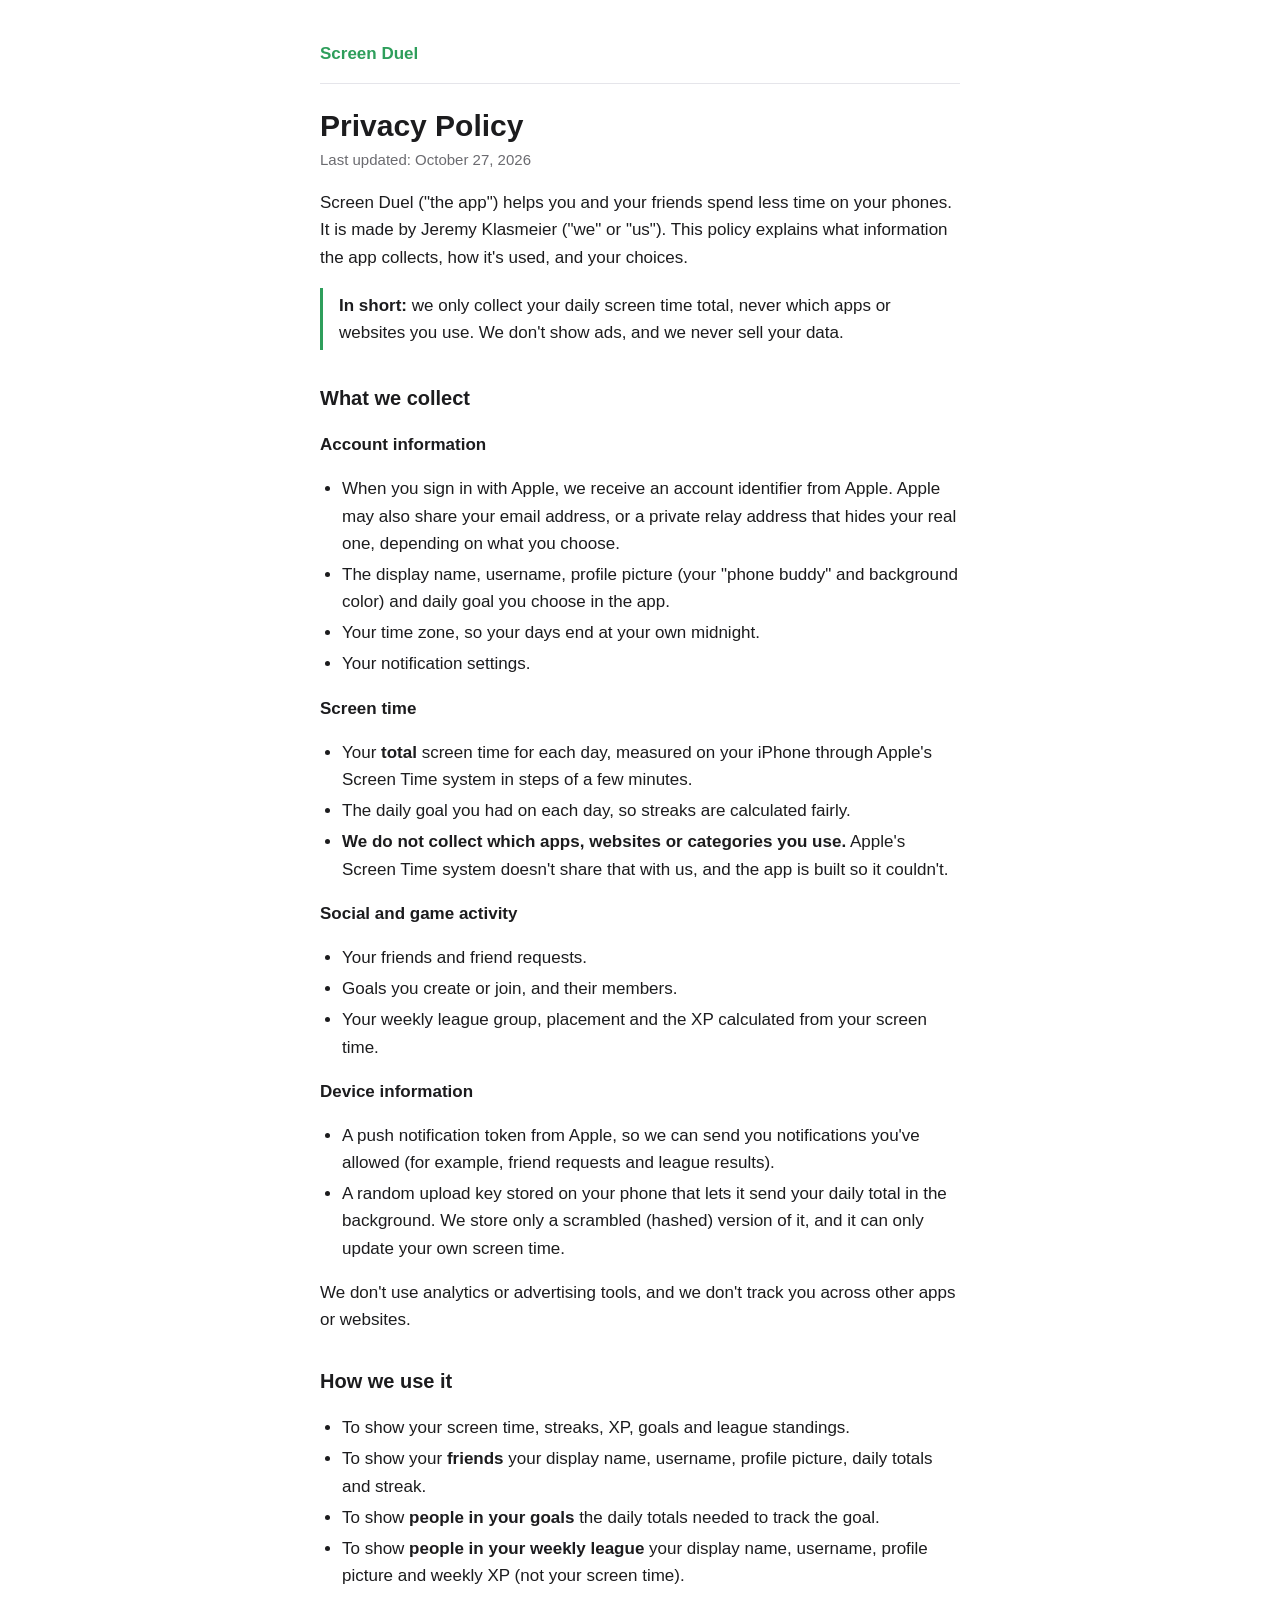
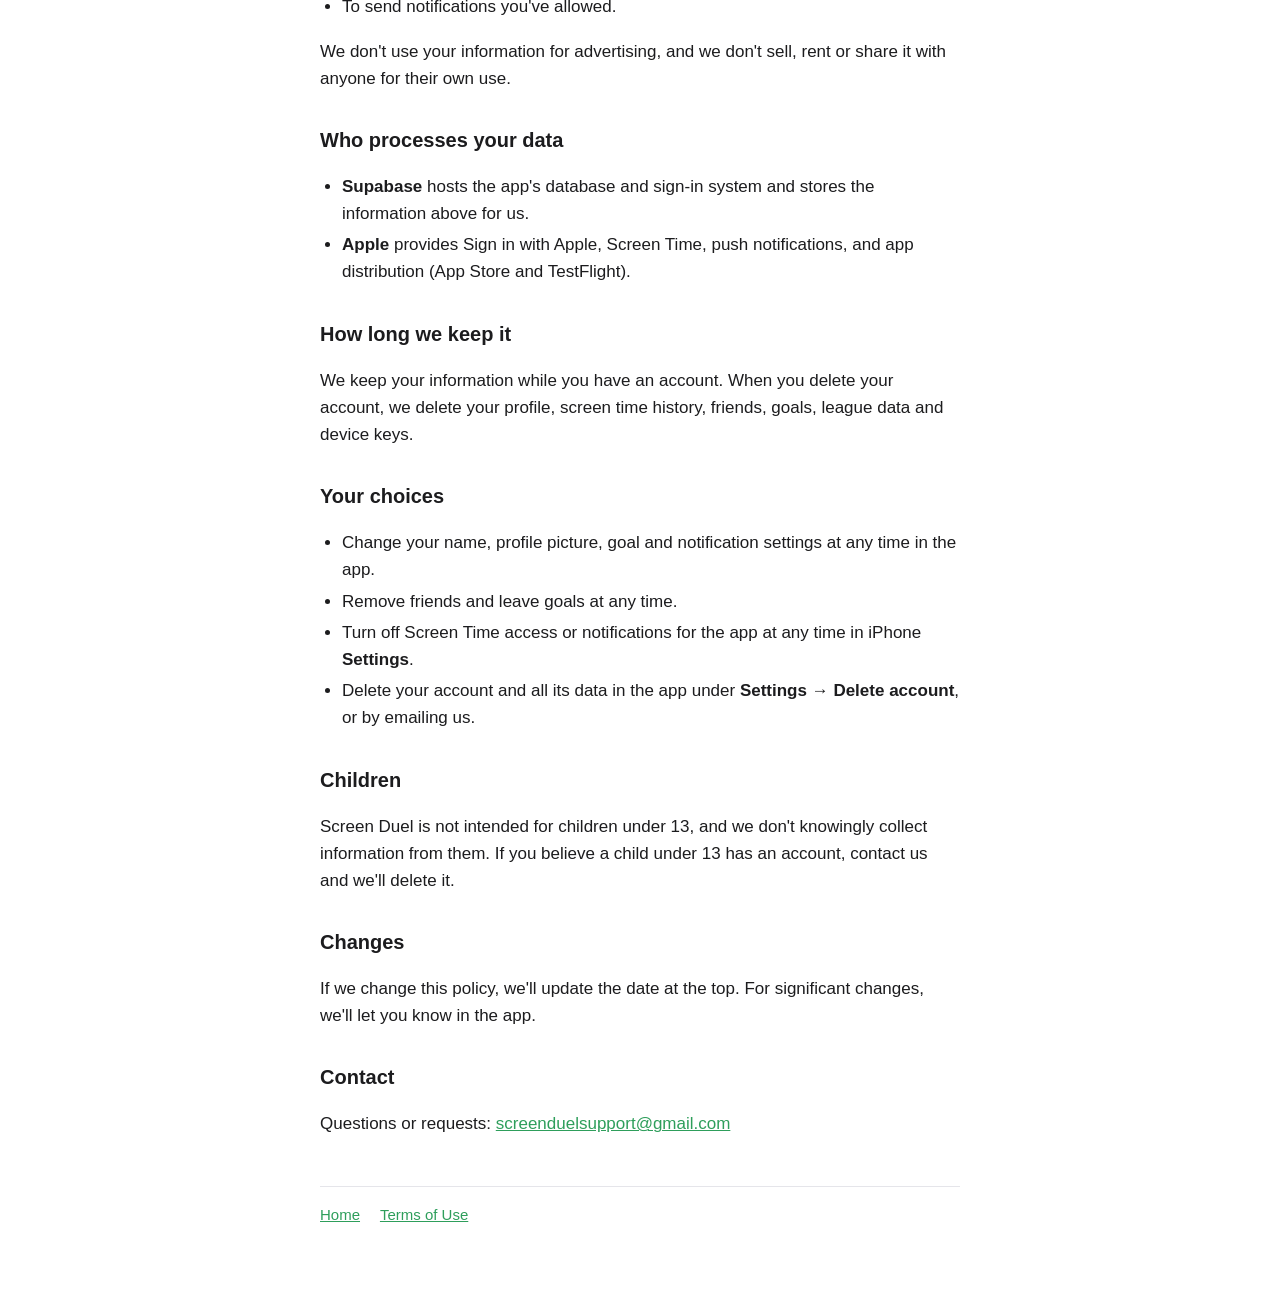
==== privacy.html @ a572027b "Add files via upload" ====
<!doctype html>
<html lang="en">
<head>
  <meta charset="utf-8">
  <meta name="viewport" content="width=device-width, initial-scale=1">
  <title>Privacy Policy · Screen Duel</title>
  <link rel="stylesheet" href="style.css">
</head>
<body>
<main>
  <header><a class="brand" href="./">Screen Duel</a></header>

  <h1>Privacy Policy</h1>
  <p class="updated">Last updated: October 27, 2026</p>

  <p>Screen Duel ("the app") helps you and your friends spend less time on your phones. It is made by Jeremy Klasmeier ("we" or "us"). This policy explains what information the app collects, how it's used, and your choices.</p>
  <p class="summary"><strong>In short:</strong> we only collect your daily screen time total, never which apps or websites you use. We don't show ads, and we never sell your data.</p>

  <h2>What we collect</h2>
  <p><strong>Account information</strong></p>
  <ul>
    <li>When you sign in with Apple, we receive an account identifier from Apple. Apple may also share your email address, or a private relay address that hides your real one, depending on what you choose.</li>
    <li>The display name, username, profile picture (your "phone buddy" and background color) and daily goal you choose in the app.</li>
    <li>Your time zone, so your days end at your own midnight.</li>
    <li>Your notification settings.</li>
  </ul>
  <p><strong>Screen time</strong></p>
  <ul>
    <li>Your <strong>total</strong> screen time for each day, measured on your iPhone through Apple's Screen Time system in steps of a few minutes.</li>
    <li>The daily goal you had on each day, so streaks are calculated fairly.</li>
    <li><strong>We do not collect which apps, websites or categories you use.</strong> Apple's Screen Time system doesn't share that with us, and the app is built so it couldn't.</li>
  </ul>
  <p><strong>Social and game activity</strong></p>
  <ul>
    <li>Your friends and friend requests.</li>
    <li>Goals you create or join, and their members.</li>
    <li>Your weekly league group, placement and the XP calculated from your screen time.</li>
  </ul>
  <p><strong>Device information</strong></p>
  <ul>
    <li>A push notification token from Apple, so we can send you notifications you've allowed (for example, friend requests and league results).</li>
    <li>A random upload key stored on your phone that lets it send your daily total in the background. We store only a scrambled (hashed) version of it, and it can only update your own screen time.</li>
  </ul>
  <p>We don't use analytics or advertising tools, and we don't track you across other apps or websites.</p>

  <h2>How we use it</h2>
  <ul>
    <li>To show your screen time, streaks, XP, goals and league standings.</li>
    <li>To show your <strong>friends</strong> your display name, username, profile picture, daily totals and streak.</li>
    <li>To show <strong>people in your goals</strong> the daily totals needed to track the goal.</li>
    <li>To show <strong>people in your weekly league</strong> your display name, username, profile picture and weekly XP (not your screen time).</li>
    <li>To send notifications you've allowed.</li>
  </ul>
  <p>We don't use your information for advertising, and we don't sell, rent or share it with anyone for their own use.</p>

  <h2>Who processes your data</h2>
  <ul>
    <li><strong>Supabase</strong> hosts the app's database and sign-in system and stores the information above for us.</li>
    <li><strong>Apple</strong> provides Sign in with Apple, Screen Time, push notifications, and app distribution (App Store and TestFlight).</li>
  </ul>

  <h2>How long we keep it</h2>
  <p>We keep your information while you have an account. When you delete your account, we delete your profile, screen time history, friends, goals, league data and device keys.</p>

  <h2>Your choices</h2>
  <ul>
    <li>Change your name, profile picture, goal and notification settings at any time in the app.</li>
    <li>Remove friends and leave goals at any time.</li>
    <li>Turn off Screen Time access or notifications for the app at any time in iPhone <strong>Settings</strong>.</li>
    <li>Delete your account and all its data in the app under <strong>Settings → Delete account</strong>, or by emailing us.</li>
  </ul>

  <h2>Children</h2>
  <p>Screen Duel is not intended for children under 13, and we don't knowingly collect information from them. If you believe a child under 13 has an account, contact us and we'll delete it.</p>

  <h2>Changes</h2>
  <p>If we change this policy, we'll update the date at the top. For significant changes, we'll let you know in the app.</p>

  <h2>Contact</h2>
  <p>Questions or requests: <a href="mailto:screenduelsupport@gmail.com">screenduelsupport@gmail.com</a></p>

  <footer>
    <a href="./">Home</a>
    <a href="terms">Terms of Use</a>
  </footer>
</main>
</body>
</html>
---- style.css ----
:root {
  --bg: #ffffff;
  --text: #1c1c1e;
  --muted: #6b6b70;
  --accent: #2e9e5b;
  --line: #e5e5ea;
}
@media (prefers-color-scheme: dark) {
  :root {
    --bg: #111113;
    --text: #f2f2f7;
    --muted: #a1a1a8;
    --accent: #4cc47f;
    --line: #2c2c30;
  }
}
* { box-sizing: border-box; }
body {
  margin: 0;
  background: var(--bg);
  color: var(--text);
  font: 17px/1.6 -apple-system, BlinkMacSystemFont, "Segoe UI", Roboto, Helvetica, Arial, sans-serif;
}
main { max-width: 680px; margin: 0 auto; padding: 40px 20px 64px; }
header { border-bottom: 1px solid var(--line); padding-bottom: 16px; margin-bottom: 24px; }
header a.brand { color: var(--accent); font-weight: 700; text-decoration: none; }
h1 { font-size: 30px; line-height: 1.2; margin: 8px 0 4px; }
h2 { font-size: 20px; margin: 32px 0 8px; }
.updated { color: var(--muted); font-size: 15px; margin: 0; }
.summary { border-left: 3px solid var(--accent); padding: 4px 0 4px 16px; }
a { color: var(--accent); }
ul { padding-left: 22px; }
li { margin: 4px 0; }
footer { border-top: 1px solid var(--line); margin-top: 48px; padding-top: 16px; color: var(--muted); font-size: 15px; }
footer a { margin-right: 16px; }
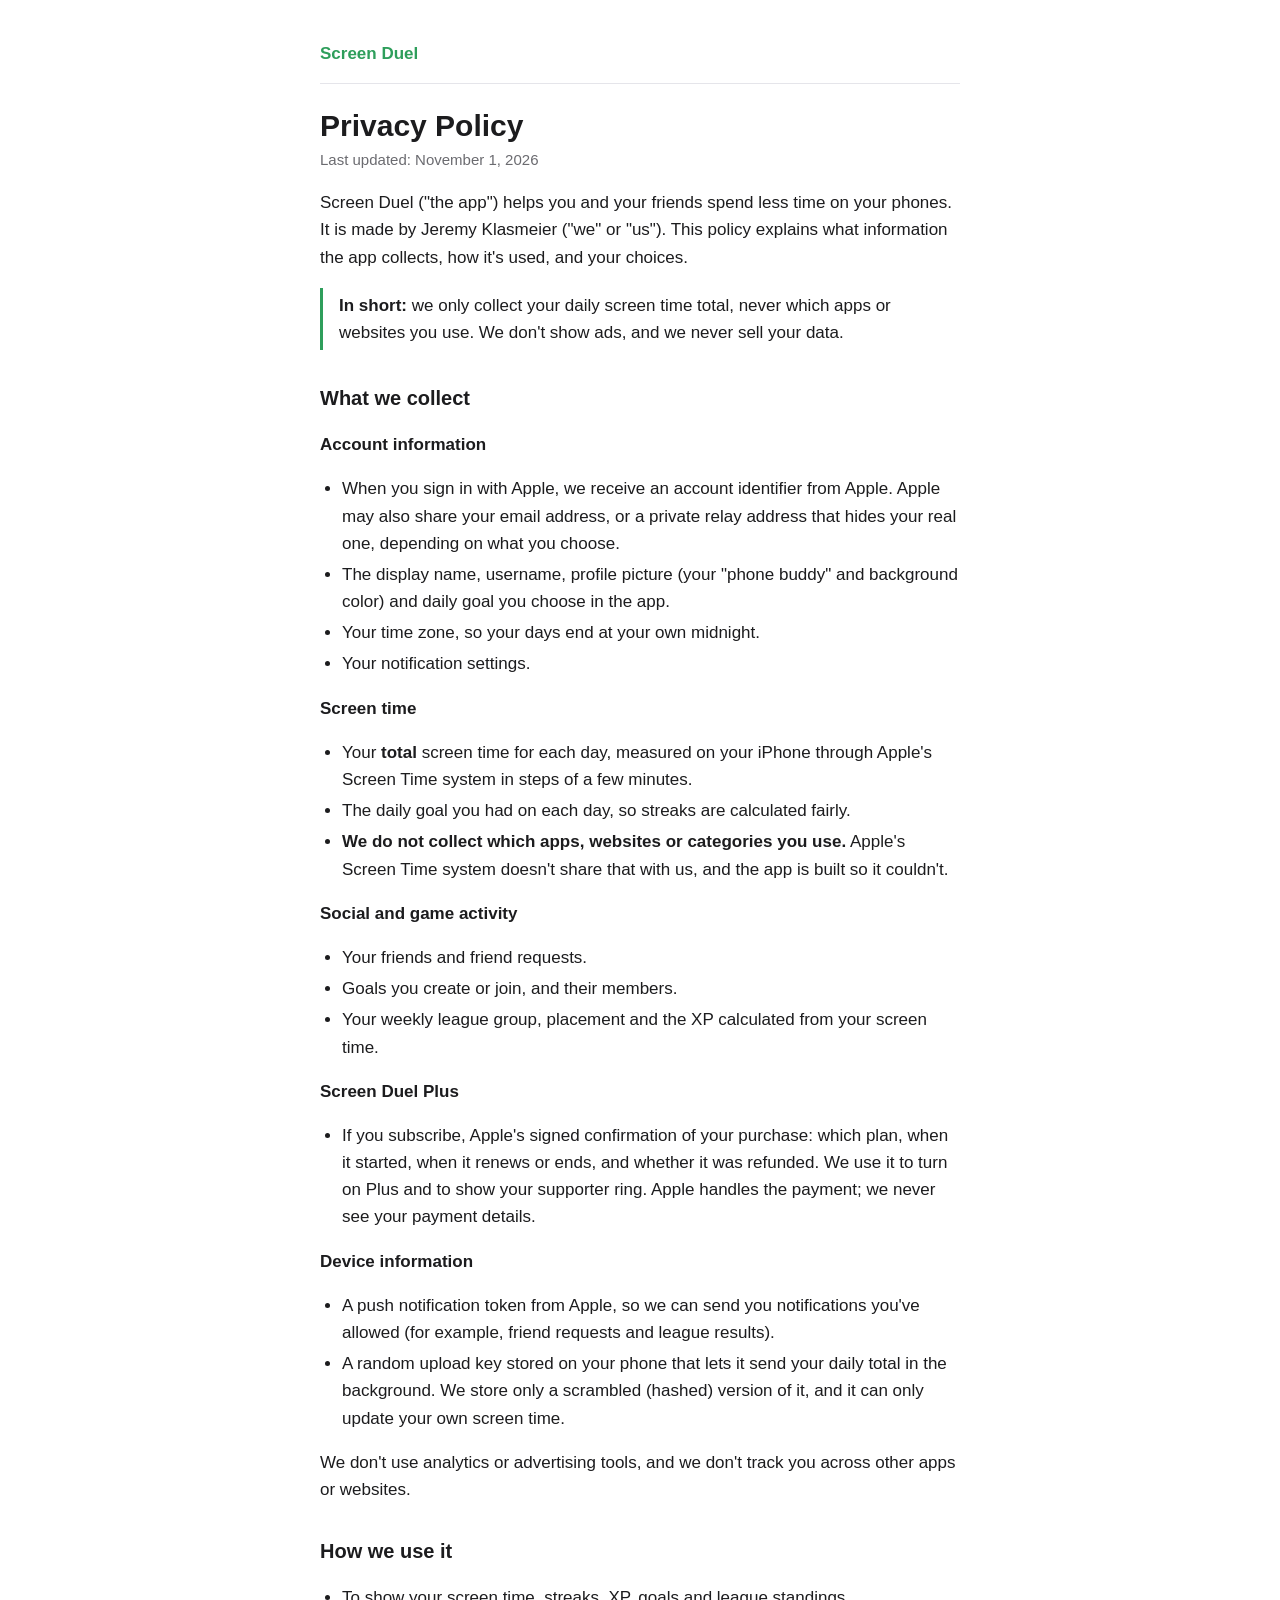
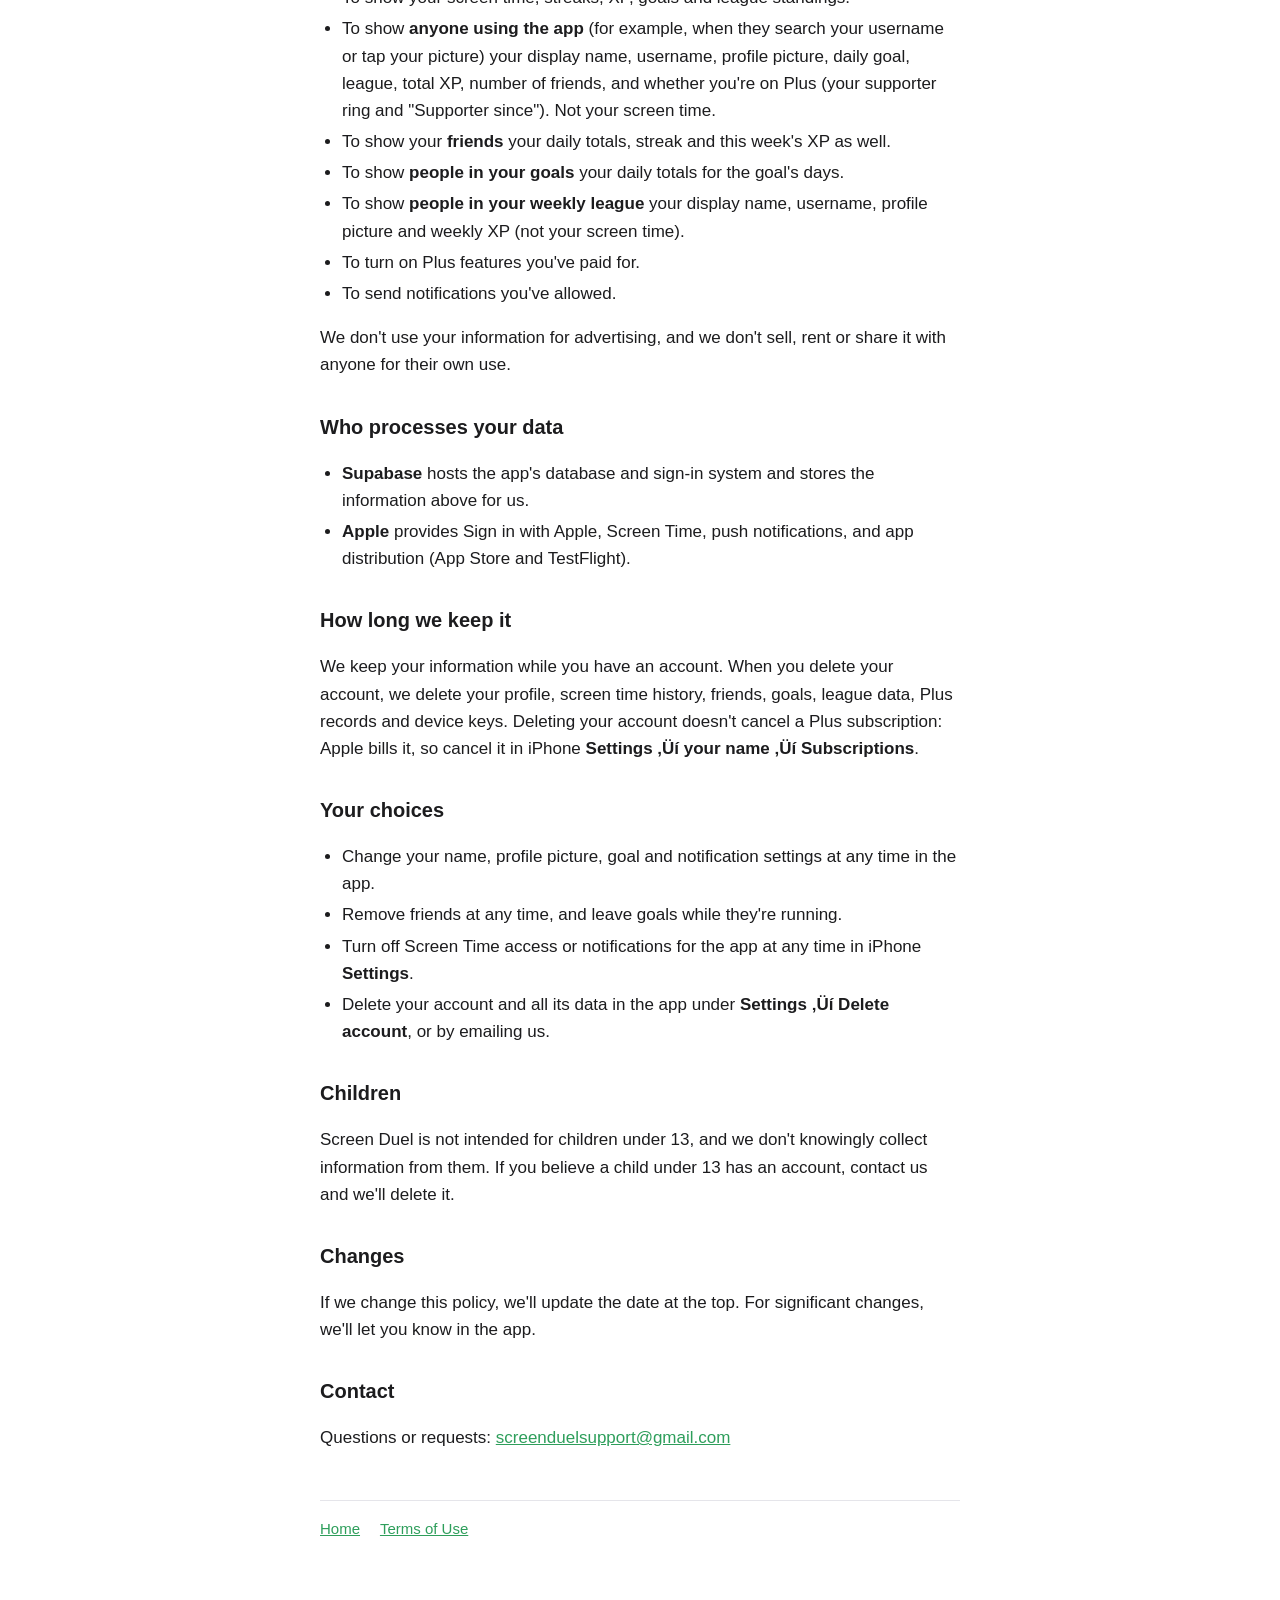
==== commit c1d8805f: "Update privacy policy details and last updated date" ====
--- a/privacy.html
+++ b/privacy.html
@@ -3,7 +3,7 @@
 <head>
   <meta charset="utf-8">
   <meta name="viewport" content="width=device-width, initial-scale=1">
-  <title>Privacy Policy · Screen Duel</title>
+  <title>Privacy Policy ¬∑ Screen Duel</title>
   <link rel="stylesheet" href="style.css">
 </head>
 <body>
@@ -11,7 +11,7 @@
   <header><a class="brand" href="./">Screen Duel</a></header>
 
   <h1>Privacy Policy</h1>
-  <p class="updated">Last updated: October 27, 2026</p>
+  <p class="updated">Last updated: November 1, 2026</p>
 
   <p>Screen Duel ("the app") helps you and your friends spend less time on your phones. It is made by Jeremy Klasmeier ("we" or "us"). This policy explains what information the app collects, how it's used, and your choices.</p>
   <p class="summary"><strong>In short:</strong> we only collect your daily screen time total, never which apps or websites you use. We don't show ads, and we never sell your data.</p>
@@ -36,6 +36,10 @@
     <li>Goals you create or join, and their members.</li>
     <li>Your weekly league group, placement and the XP calculated from your screen time.</li>
   </ul>
+  <p><strong>Screen Duel Plus</strong></p>
+  <ul>
+    <li>If you subscribe, Apple's signed confirmation of your purchase: which plan, when it started, when it renews or ends, and whether it was refunded. We use it to turn on Plus and to show your supporter ring. Apple handles the payment; we never see your payment details.</li>
+  </ul>
   <p><strong>Device information</strong></p>
   <ul>
     <li>A push notification token from Apple, so we can send you notifications you've allowed (for example, friend requests and league results).</li>
@@ -46,9 +50,11 @@
   <h2>How we use it</h2>
   <ul>
     <li>To show your screen time, streaks, XP, goals and league standings.</li>
-    <li>To show your <strong>friends</strong> your display name, username, profile picture, daily totals and streak.</li>
-    <li>To show <strong>people in your goals</strong> the daily totals needed to track the goal.</li>
+    <li>To show <strong>anyone using the app</strong> (for example, when they search your username or tap your picture) your display name, username, profile picture, daily goal, league, total XP, number of friends, and whether you're on Plus (your supporter ring and "Supporter since"). Not your screen time.</li>
+    <li>To show your <strong>friends</strong> your daily totals, streak and this week's XP as well.</li>
+    <li>To show <strong>people in your goals</strong> your daily totals for the goal's days.</li>
     <li>To show <strong>people in your weekly league</strong> your display name, username, profile picture and weekly XP (not your screen time).</li>
+    <li>To turn on Plus features you've paid for.</li>
     <li>To send notifications you've allowed.</li>
   </ul>
   <p>We don't use your information for advertising, and we don't sell, rent or share it with anyone for their own use.</p>
@@ -60,14 +66,14 @@
   </ul>
 
   <h2>How long we keep it</h2>
-  <p>We keep your information while you have an account. When you delete your account, we delete your profile, screen time history, friends, goals, league data and device keys.</p>
+  <p>We keep your information while you have an account. When you delete your account, we delete your profile, screen time history, friends, goals, league data, Plus records and device keys. Deleting your account doesn't cancel a Plus subscription: Apple bills it, so cancel it in iPhone <strong>Settings ‚Üí your name ‚Üí Subscriptions</strong>.</p>
 
   <h2>Your choices</h2>
   <ul>
     <li>Change your name, profile picture, goal and notification settings at any time in the app.</li>
-    <li>Remove friends and leave goals at any time.</li>
+    <li>Remove friends at any time, and leave goals while they're running.</li>
     <li>Turn off Screen Time access or notifications for the app at any time in iPhone <strong>Settings</strong>.</li>
-    <li>Delete your account and all its data in the app under <strong>Settings → Delete account</strong>, or by emailing us.</li>
+    <li>Delete your account and all its data in the app under <strong>Settings ‚Üí Delete account</strong>, or by emailing us.</li>
   </ul>
 
   <h2>Children</h2>
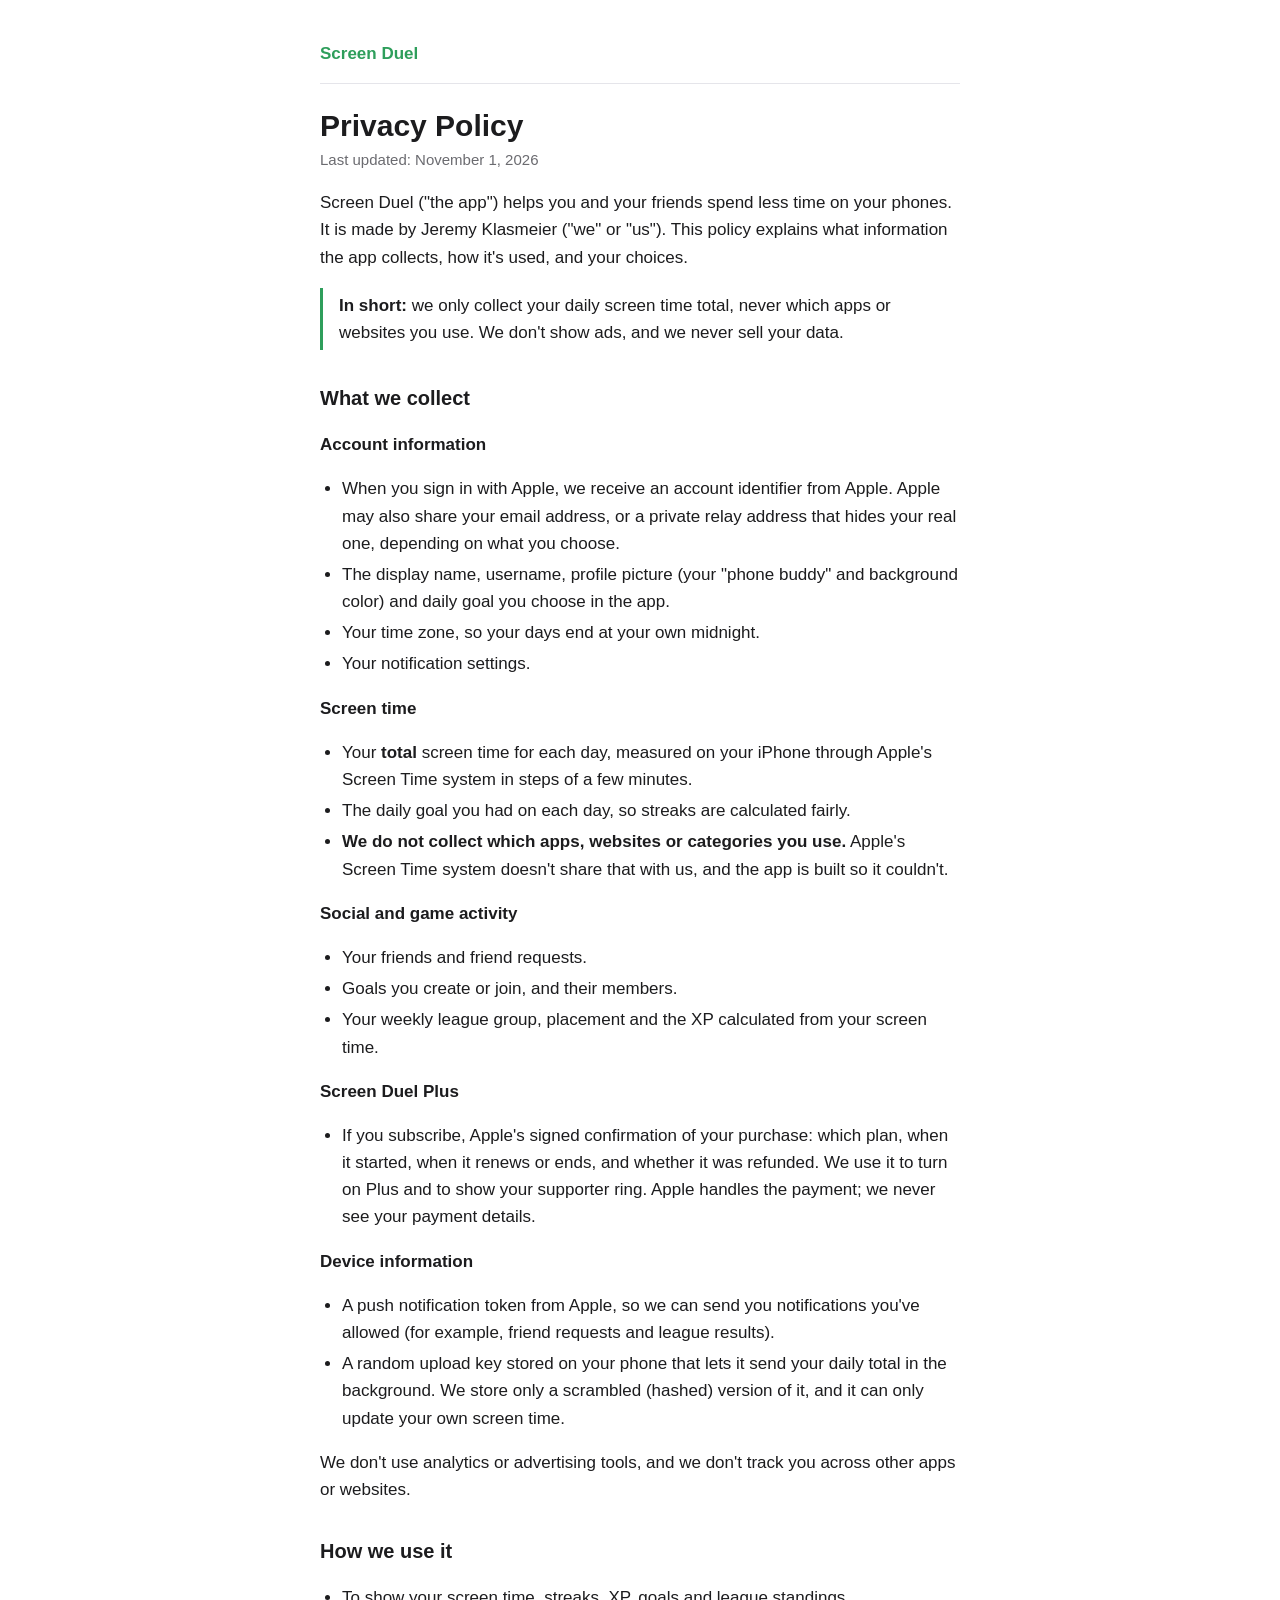
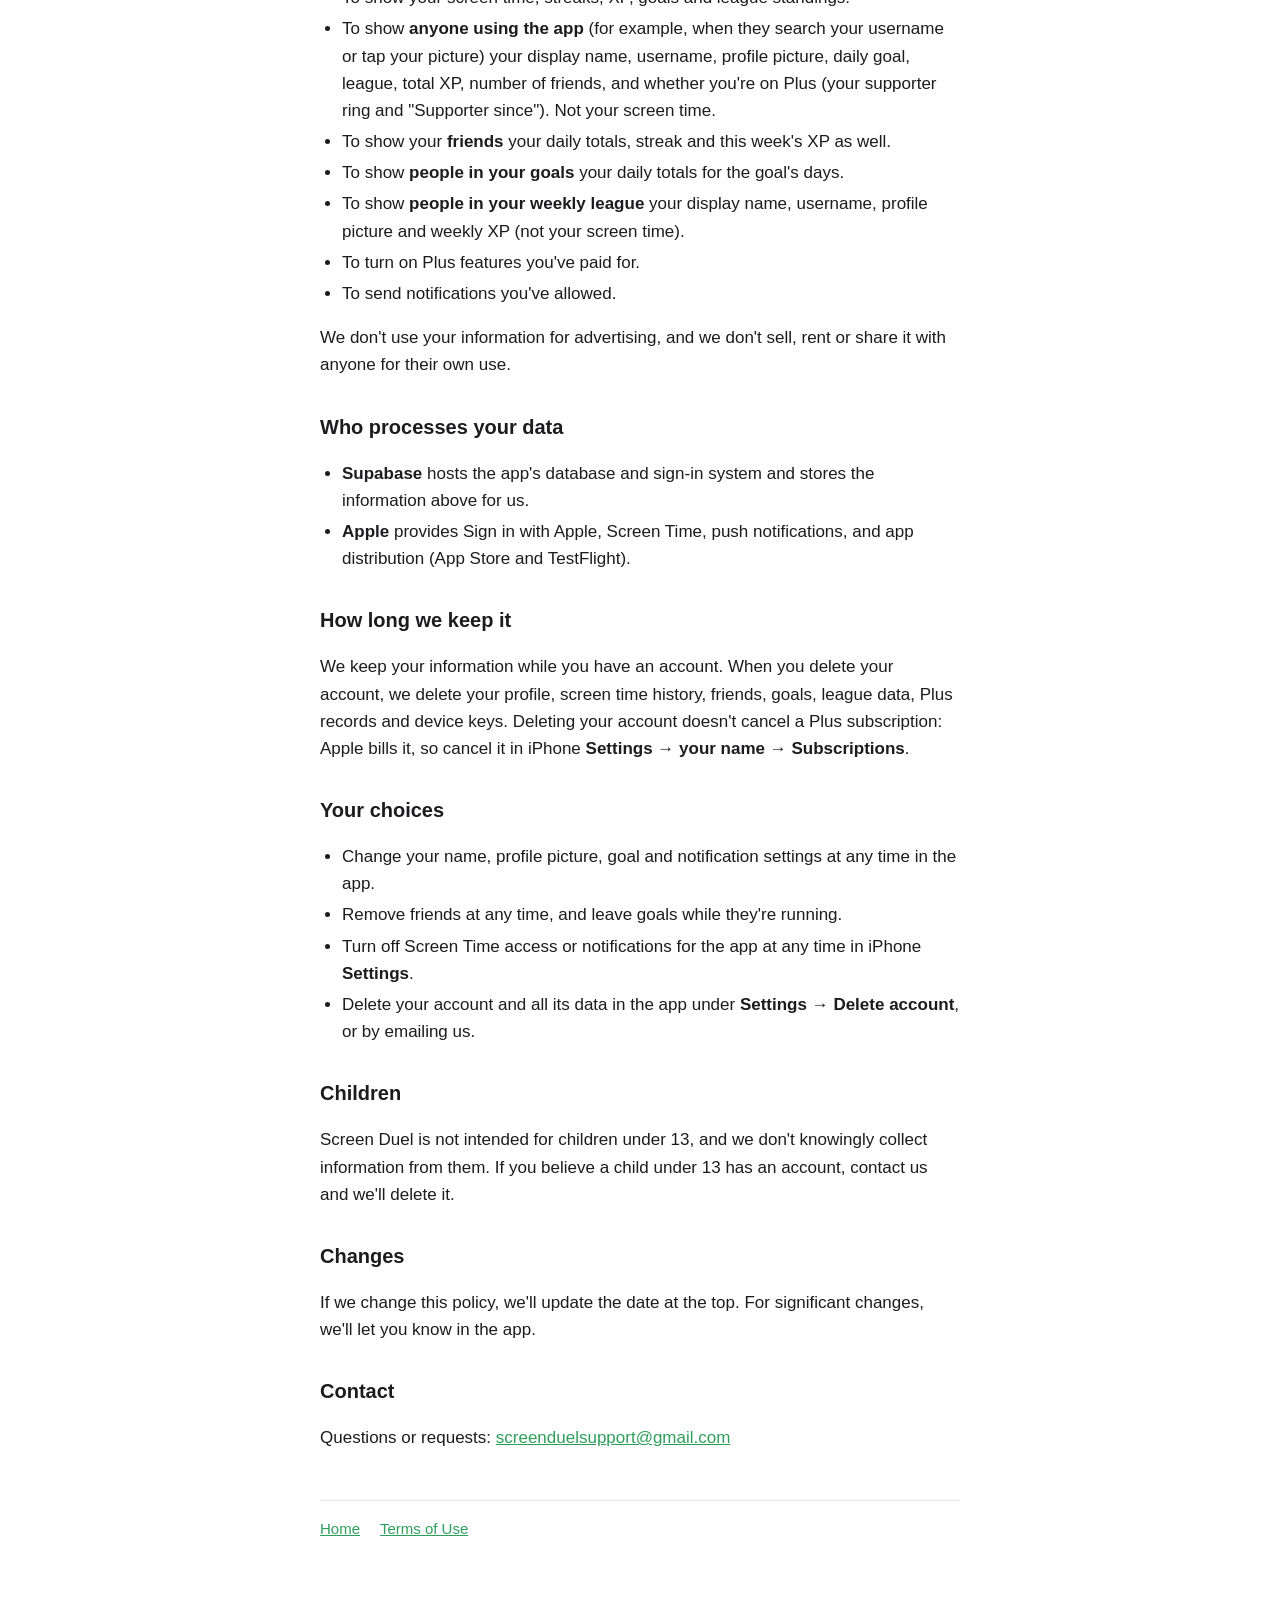
==== commit 3982b64e: "Update privacy policy formatting and symbols" ====
--- a/privacy.html
+++ b/privacy.html
@@ -3,7 +3,7 @@
 <head>
   <meta charset="utf-8">
   <meta name="viewport" content="width=device-width, initial-scale=1">
-  <title>Privacy Policy ¬∑ Screen Duel</title>
+  <title>Privacy Policy · Screen Duel</title>
   <link rel="stylesheet" href="style.css">
 </head>
 <body>
@@ -66,14 +66,14 @@
   </ul>
 
   <h2>How long we keep it</h2>
-  <p>We keep your information while you have an account. When you delete your account, we delete your profile, screen time history, friends, goals, league data, Plus records and device keys. Deleting your account doesn't cancel a Plus subscription: Apple bills it, so cancel it in iPhone <strong>Settings ‚Üí your name ‚Üí Subscriptions</strong>.</p>
+  <p>We keep your information while you have an account. When you delete your account, we delete your profile, screen time history, friends, goals, league data, Plus records and device keys. Deleting your account doesn't cancel a Plus subscription: Apple bills it, so cancel it in iPhone <strong>Settings → your name → Subscriptions</strong>.</p>
 
   <h2>Your choices</h2>
   <ul>
     <li>Change your name, profile picture, goal and notification settings at any time in the app.</li>
     <li>Remove friends at any time, and leave goals while they're running.</li>
     <li>Turn off Screen Time access or notifications for the app at any time in iPhone <strong>Settings</strong>.</li>
-    <li>Delete your account and all its data in the app under <strong>Settings ‚Üí Delete account</strong>, or by emailing us.</li>
+    <li>Delete your account and all its data in the app under <strong>Settings → Delete account</strong>, or by emailing us.</li>
   </ul>
 
   <h2>Children</h2>
